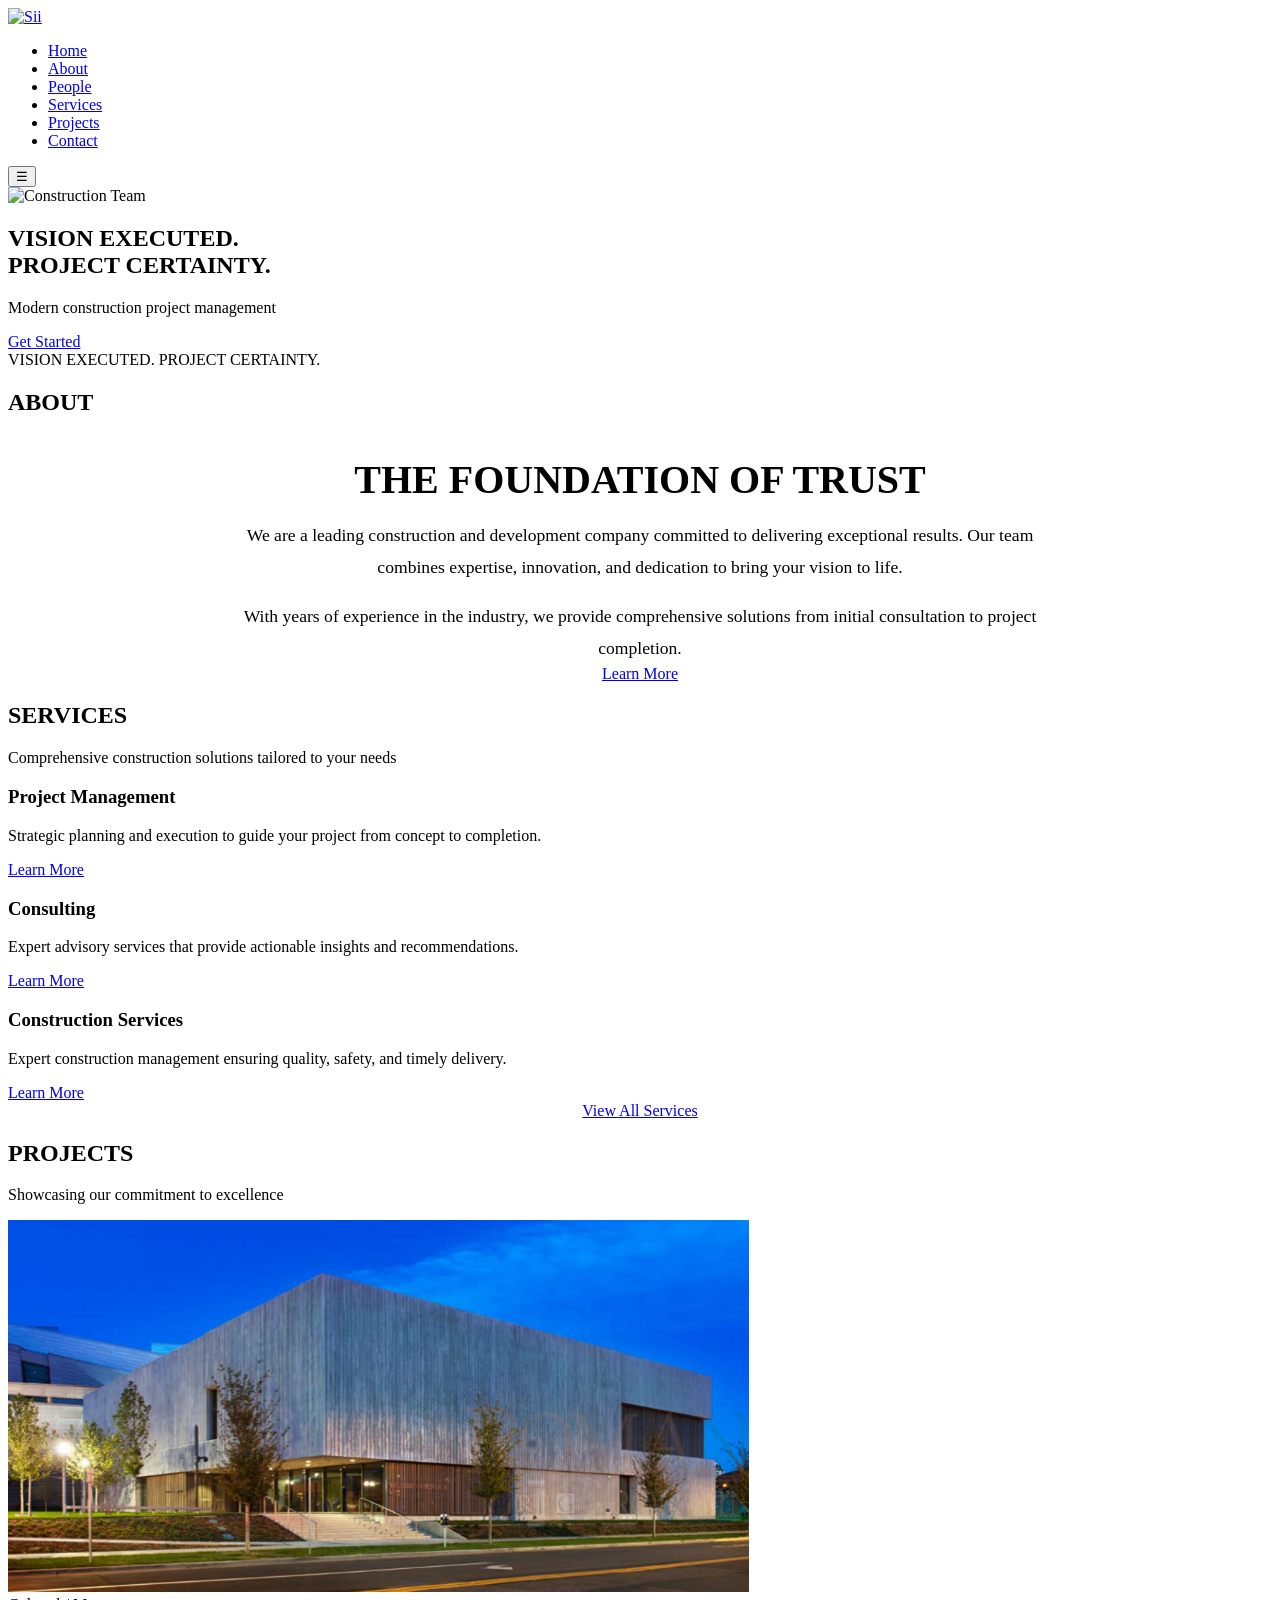
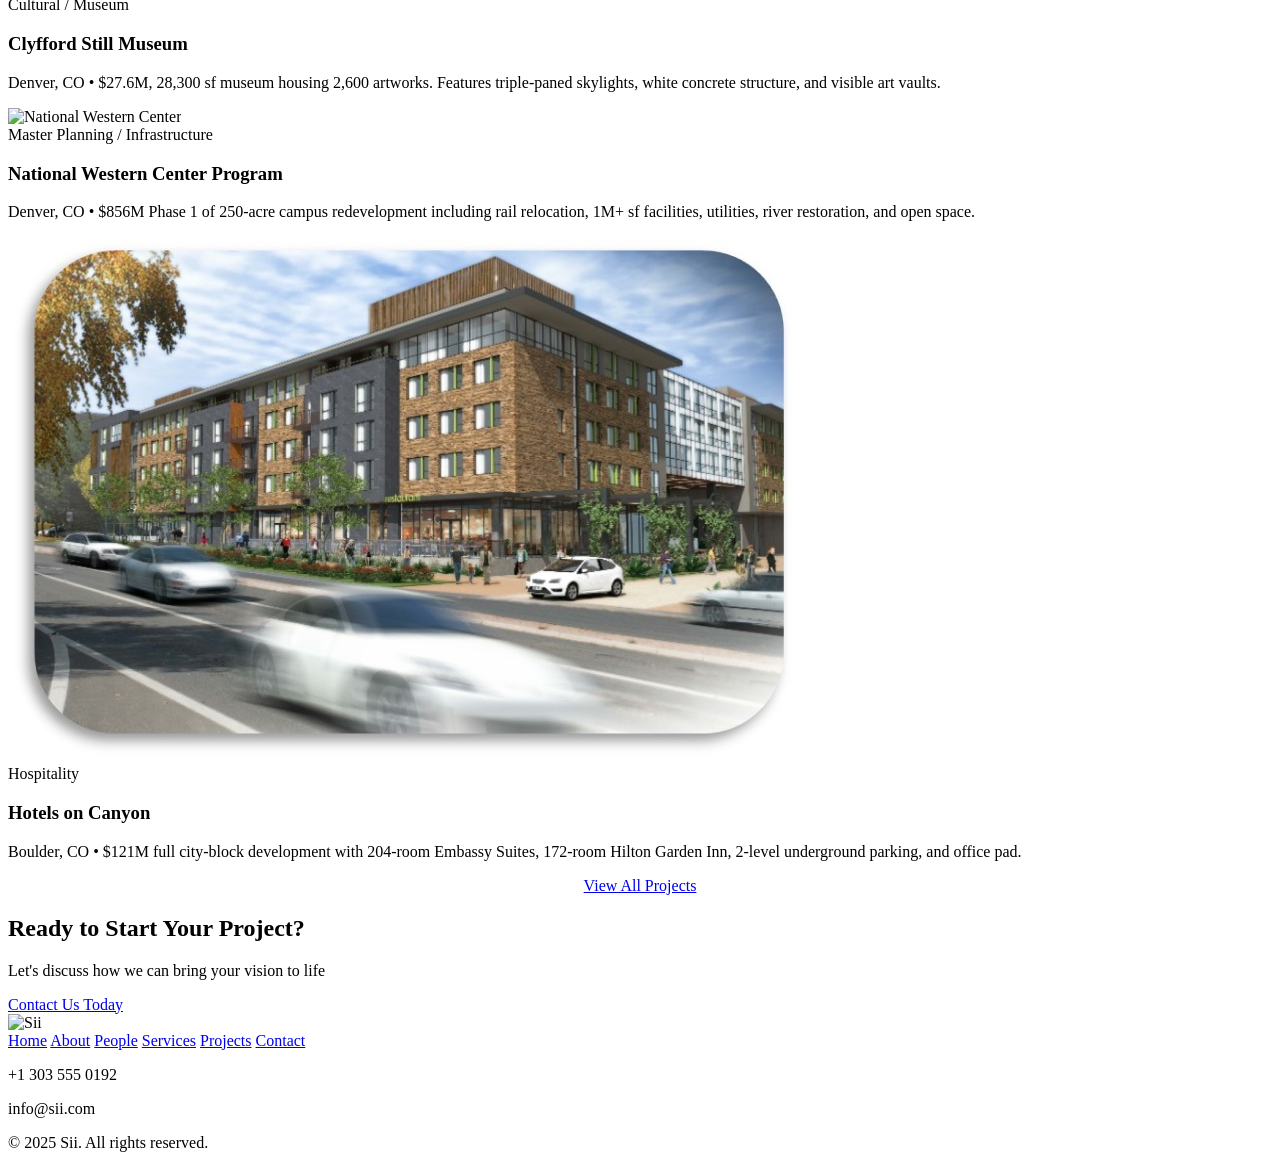
==== index.html @ 4e6e2e49 "Add files via upload" ====
<!DOCTYPE html>
<html lang="en">
<head>
  <meta charset="UTF-8">
  <meta name="viewport" content="width=device-width, initial-scale=1.0">
  <title>Sii - Home</title>
  <link rel="stylesheet" href="styles.css">
</head>
<body>
  
  <!-- ===================================
       NAVIGATION
       =================================== -->
  <header>
    <nav>
      <a href="index.html" class="logo">
        <img src="sii_full.png" alt="Sii">
      </a>
      <ul class="nav-links">
        <li><a href="index.html" class="active">Home</a></li>
        <li><a href="about.html">About</a></li>
        <li><a href="people.html">People</a></li>
        <li><a href="services.html">Services</a></li>
        <li><a href="projects.html">Projects</a></li>
        <li><a href="contact.html">Contact</a></li>
      </ul>
      <button class="menu-toggle" aria-label="Toggle menu" aria-expanded="false">
        ☰
      </button>
    </nav>
  </header>

  <main>
    
    <!-- ===================================
         HERO SECTION
         =================================== -->
    <section class="hero">
      <img src="placeholder.jpg" alt="Construction Team" class="hero-image">
      <div class="hero-overlay"></div>
      <div class="hero-diagonal"></div>
      <div class="hero-content">
        <h1>VISION EXECUTED.<br>PROJECT CERTAINTY.</h1>
        <p>Modern construction project management</p>
        <a href="contact.html" class="btn btn-primary">Get Started</a>
      </div>
      <div class="hero-diagonal-text">
        VISION EXECUTED. PROJECT CERTAINTY.
      </div>
    </section>

    <!-- ===================================
         ABOUT SECTION WITH DIAGONAL
         =================================== -->
    <section class="full-white watermark">
      <div class="container watermark-content">
        <div class="section-header">
          <h2>ABOUT</h2>
        </div>
        <div class="about-section">
          <div class="about-content" style="text-align: center; max-width: 800px; margin: 0 auto;">
            <h3 style="font-size: 2.5rem; margin-bottom: var(--spacing-lg); text-align: center;">THE FOUNDATION OF TRUST</h3>
            <p style="font-size: 1.1rem; line-height: 1.8; margin-bottom: var(--spacing-md);">We are a leading construction and development company committed to delivering exceptional results. Our team combines expertise, innovation, and dedication to bring your vision to life.</p>
            <p style="font-size: 1.1rem; line-height: 1.8; margin-bottom: var(--spacing-xl);">With years of experience in the industry, we provide comprehensive solutions from initial consultation to project completion.</p>
            <a href="about.html" class="btn btn-outline">Learn More</a>
          </div>
        </div>
      </div>
    </section>

    <!-- ===================================
         SERVICES PREVIEW SECTION
         =================================== -->
    <section class="full-offwhite">
      <div class="container">
        <div class="section-header">
          <h2>SERVICES</h2>
          <p>Comprehensive construction solutions tailored to your needs</p>
        </div>
        
        <div class="grid grid-3">
          <!-- Service 1 -->
          <div class="card service-card">
            <h3>Project Management</h3>
            <p>Strategic planning and execution to guide your project from concept to completion.</p>
            <a href="services.html#project-management" class="btn">Learn More</a>
          </div>
          
          <!-- Service 2 -->
          <div class="card service-card">
            <h3>Consulting</h3>
            <p>Expert advisory services that provide actionable insights and recommendations.</p>
            <a href="services.html#consulting" class="btn">Learn More</a>
          </div>
          
          <!-- Service 3 -->
          <div class="card service-card">
            <h3>Construction Services</h3>
            <p>Expert construction management ensuring quality, safety, and timely delivery.</p>
            <a href="services.html#construction" class="btn">Learn More</a>
          </div>
        </div>
        
        <div style="text-align: center; margin-top: var(--spacing-xl);">
          <a href="services.html" class="btn btn-secondary">View All Services</a>
        </div>
      </div>
    </section>

    <!-- ===================================
         FEATURED PROJECTS SECTION
         =================================== -->
    <section class="full-white">
      <div class="container">
        <div class="section-header">
          <h2>PROJECTS</h2>
          <p>Showcasing our commitment to excellence</p>
        </div>
        
        <div class="grid grid-3">
          <!-- Project 1: Clyfford Still Museum -->
          <div class="project-card">
            <img src="Clyfford Still Museum.png" alt="Clyfford Still Museum">
            <div class="project-card-content">
              <span class="project-category">Cultural / Museum</span>
              <h3>Clyfford Still Museum</h3>
              <p>Denver, CO • $27.6M, 28,300 sf museum housing 2,600 artworks. Features triple-paned skylights, white concrete structure, and visible art vaults.</p>
            </div>
          </div>
          
          <!-- Project 2: National Western Center -->
          <div class="project-card">
            <img src="National Western Center Program.png" alt="National Western Center">
            <div class="project-card-content">
              <span class="project-category">Master Planning / Infrastructure</span>
              <h3>National Western Center Program</h3>
              <p>Denver, CO • $856M Phase 1 of 250-acre campus redevelopment including rail relocation, 1M+ sf facilities, utilities, river restoration, and open space.</p>
            </div>
          </div>
          
          <!-- Project 3: Hotels on Canyon -->
          <div class="project-card">
            <img src="Hotels on Canyon.jpg" alt="Hotels on Canyon">
            <div class="project-card-content">
              <span class="project-category">Hospitality</span>
              <h3>Hotels on Canyon</h3>
              <p>Boulder, CO • $121M full city-block development with 204-room Embassy Suites, 172-room Hilton Garden Inn, 2-level underground parking, and office pad.</p>
            </div>
          </div>
        </div>
        
        <div style="text-align: center; margin-top: var(--spacing-xl);">
          <a href="projects.html" class="btn btn-secondary">View All Projects</a>
        </div>
      </div>
    </section>

    <!-- ===================================
         CONTACT BANNER
         =================================== -->
    <section class="full-offwhite contact-banner">
      <div class="container">
        <h2>Ready to Start Your Project?</h2>
        <p>Let's discuss how we can bring your vision to life</p>
        <a href="contact.html" class="btn btn-secondary">Contact Us Today</a>
      </div>
    </section>

  </main>

  <!-- ===================================
       FOOTER (DARK)
       =================================== -->
  <footer class="full-dark">
    <div class="footer-content">
      <div class="footer-logo">
        <img src="sii_full.png" alt="Sii">
      </div>
      <nav class="footer-nav">
        <a href="index.html">Home</a>
        <a href="about.html">About</a>
        <a href="people.html">People</a>
        <a href="services.html">Services</a>
        <a href="projects.html">Projects</a>
        <a href="contact.html">Contact</a>
      </nav>
      <div class="footer-contact">
        <p>+1 303 555 0192</p>
        <p>info@sii.com</p>
      </div>
      <p>&copy; 2025 Sii. All rights reserved.</p>
    </div>
  </footer>

  <script src="main.js"></script>
</body>
</html>
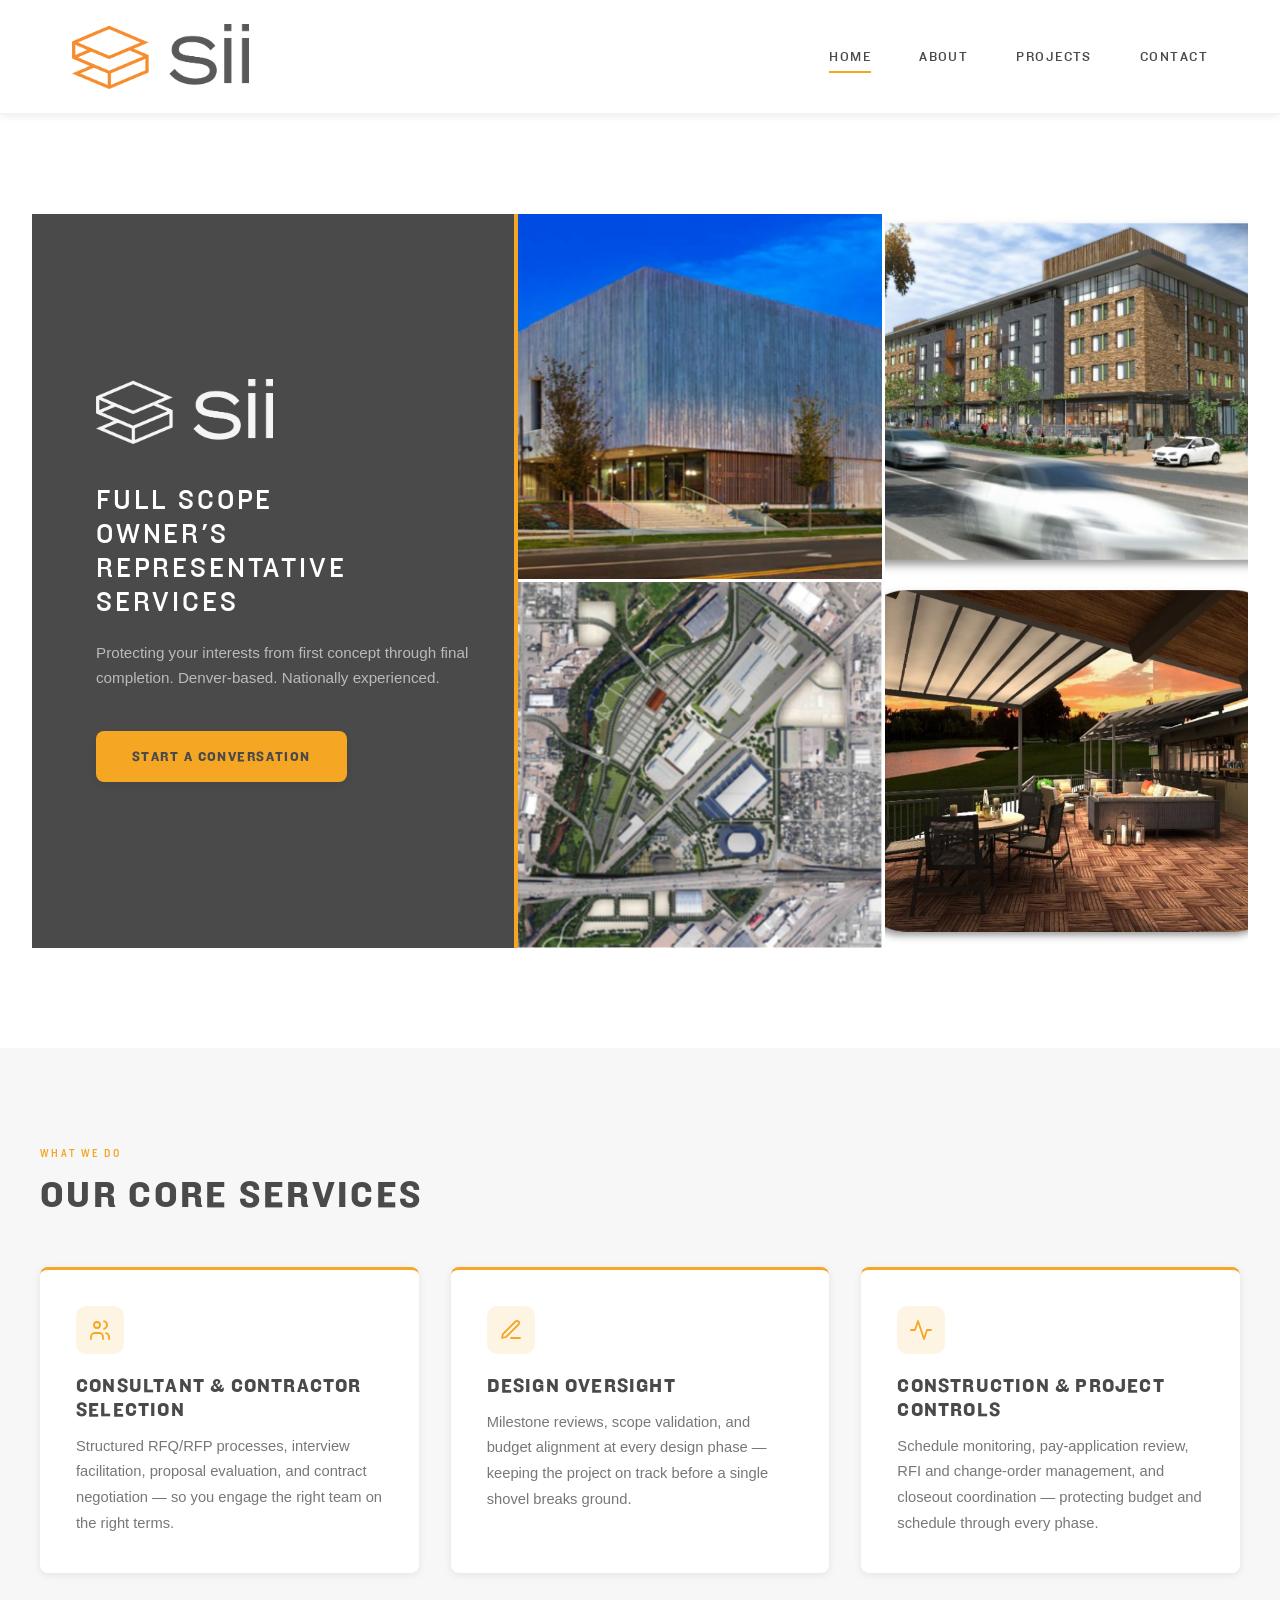
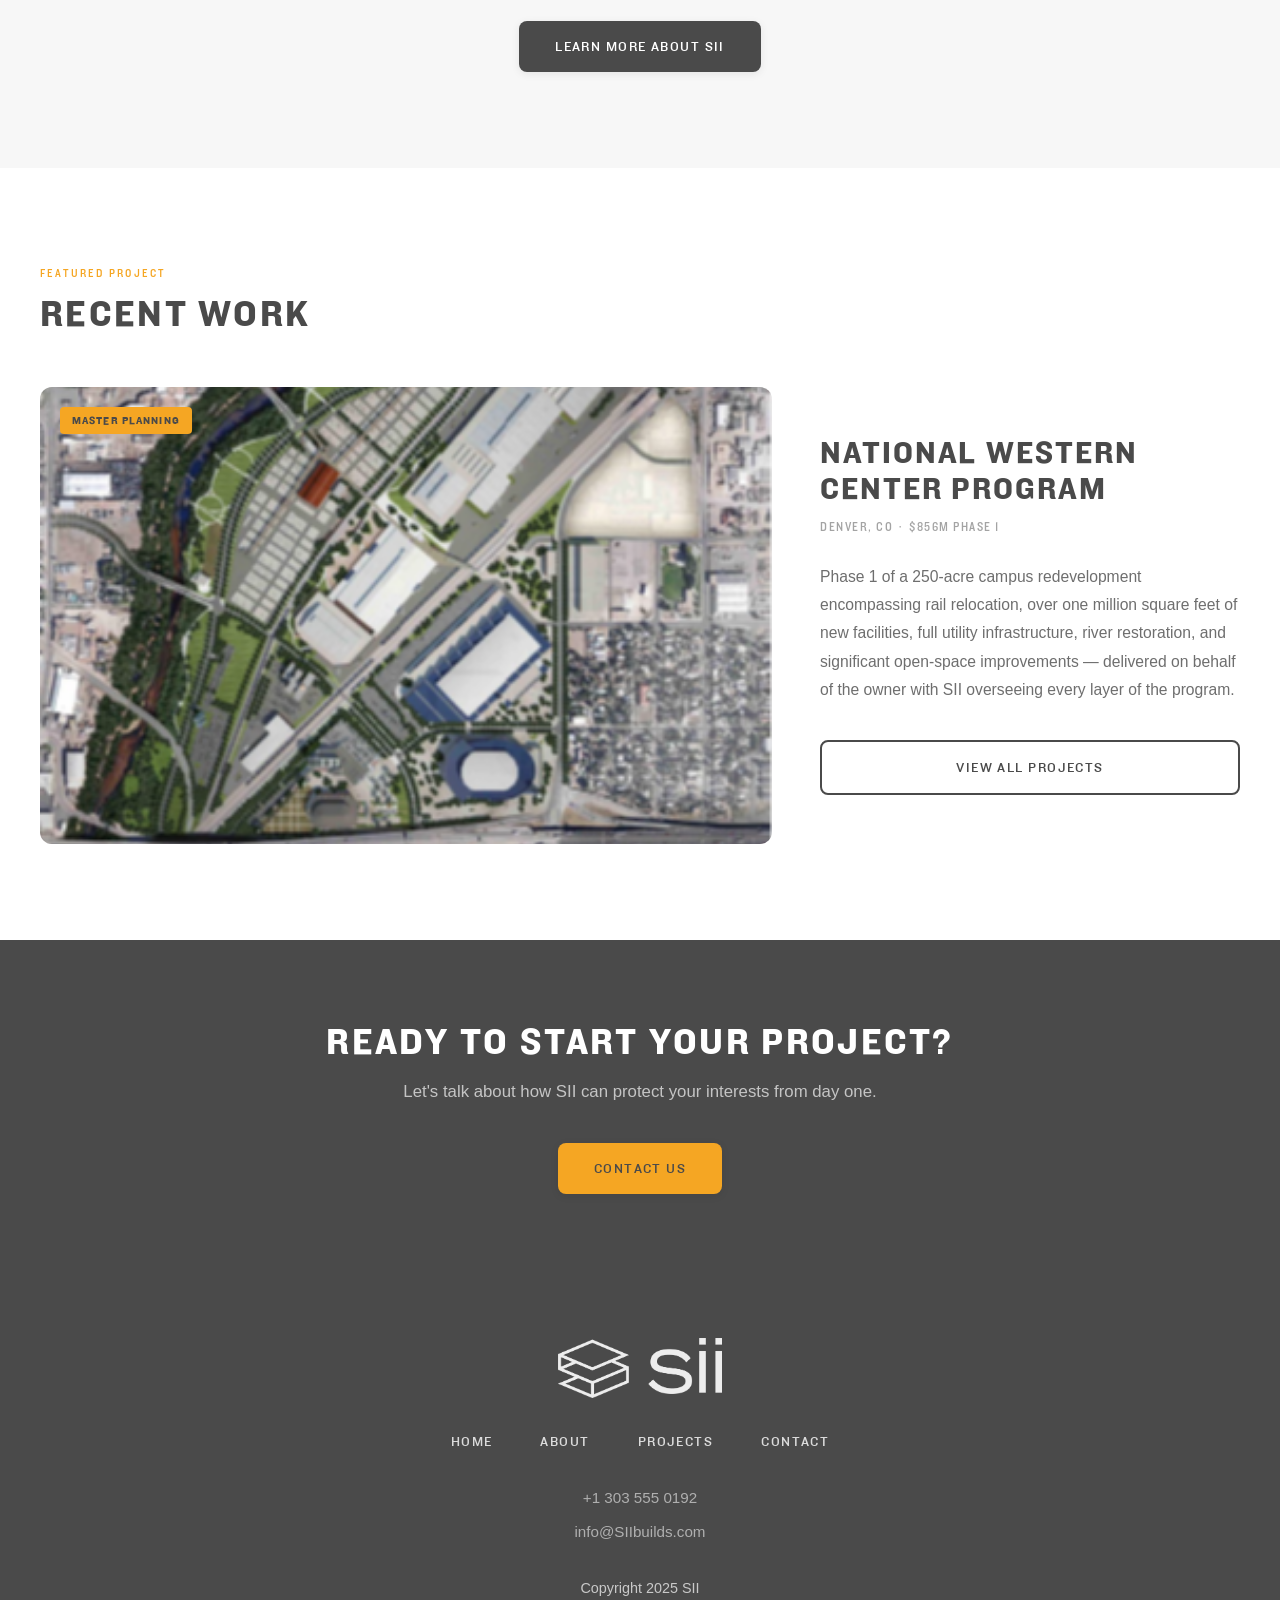
==== commit e30b96bd: "Add files via upload" ====
--- a/index.html
+++ b/index.html
@@ -3,195 +3,682 @@
 <head>
   <meta charset="UTF-8">
   <meta name="viewport" content="width=device-width, initial-scale=1.0">
-  <title>Sii - Home</title>
+  <title>SII — Owner's Representative Services</title>
   <link rel="stylesheet" href="styles.css">
+  <style>
+    /* ============================================================
+       HOME V2 — STRUCTURED GRID ABOVE THE FOLD
+       Variation-specific overrides only; shared styles via styles.css
+       ============================================================ */
+
+    /* ----------------------------------------------------------
+       HERO: Split layout — text left / image grid right
+       ---------------------------------------------------------- */
+    .v2-hero {
+      min-height: 70vh;
+      display: flex;
+      align-items: stretch;
+      background: var(--white);
+      overflow: hidden;
+    }
+
+    /* Left panel: branding + CTA (~40% width) */
+    .v2-hero-text {
+      flex: 0 0 40%;
+      display: flex;
+      flex-direction: column;
+      justify-content: center;
+      padding: 4rem 3rem 4rem 4rem;
+      background: var(--dark);
+      position: relative;
+      z-index: 1;
+    }
+
+    /* Subtle accent bar on right edge of text panel */
+    .v2-hero-text::after {
+      content: '';
+      position: absolute;
+      top: 0;
+      right: 0;
+      width: 4px;
+      height: 100%;
+      background: var(--accent);
+    }
+
+    .v2-hero-logo {
+      margin-bottom: 2.5rem;
+    }
+
+    .v2-hero-logo img {
+      height: 65px;
+      width: auto;
+      filter: brightness(0) invert(1);
+      opacity: 0.95;
+      background: transparent;
+    }
+
+    .v2-hero-tagline {
+      font-family: var(--font-primary);
+      font-size: clamp(1.4rem, 2.2vw, 2rem);
+      font-weight: 500;
+      letter-spacing: 0.1em;
+      text-transform: uppercase;
+      color: var(--white);
+      line-height: 1.2;
+      margin-bottom: 1.25rem;
+    }
+
+    .v2-hero-sub {
+      font-family: var(--font-body);
+      font-size: 0.95rem;
+      color: rgba(255, 255, 255, 0.62);
+      line-height: 1.7;
+      margin-bottom: 2.5rem;
+    }
+
+    .v2-hero-text .btn-primary {
+      align-self: flex-start;
+      background: var(--accent);
+      color: var(--dark);
+      font-weight: 600;
+    }
+
+    /* Right panel: 2x2 image grid (60% width) */
+    .v2-hero-grid {
+      flex: 1;
+      display: grid;
+      grid-template-columns: 1fr 1fr;
+      grid-template-rows: 1fr 1fr;
+      gap: 3px;
+      min-height: 70vh;
+      overflow: hidden;
+    }
+
+    .v2-grid-cell {
+      position: relative;
+      overflow: hidden;
+      cursor: pointer;
+      border-radius: 0;
+    }
+
+    .v2-grid-cell img {
+      width: 100%;
+      height: 100%;
+      object-fit: cover;
+      object-position: center;
+      display: block;
+      transition: transform 0.5s ease;
+    }
+
+    .v2-grid-cell:hover img {
+      transform: scale(1.06);
+    }
+
+    /* Light overlay fades in on hover */
+    .v2-grid-overlay {
+      position: absolute;
+      inset: 0;
+      background: rgba(245, 166, 35, 0.22);
+      opacity: 0;
+      transition: opacity 0.3s ease;
+      display: flex;
+      align-items: center;
+      justify-content: center;
+    }
+
+    .v2-grid-cell:hover .v2-grid-overlay {
+      opacity: 1;
+    }
+
+    .v2-grid-overlay-icon {
+      width: 44px;
+      height: 44px;
+      border-radius: 50%;
+      background: rgba(255, 255, 255, 0.9);
+      display: flex;
+      align-items: center;
+      justify-content: center;
+      transform: scale(0.8);
+      transition: transform 0.3s ease;
+    }
+
+    .v2-grid-cell:hover .v2-grid-overlay-icon {
+      transform: scale(1);
+    }
+
+    .v2-grid-overlay-icon svg {
+      width: 20px;
+      height: 20px;
+      stroke: var(--dark);
+      fill: none;
+      stroke-width: 2;
+      stroke-linecap: round;
+      stroke-linejoin: round;
+    }
+
+    /* ----------------------------------------------------------
+       SERVICES SUMMARY — 3-column
+       ---------------------------------------------------------- */
+    .v2-services {
+      background: var(--light);
+      padding: 6rem 2rem;
+    }
+
+    .v2-services-inner {
+      max-width: var(--max-width);
+      margin: 0 auto;
+    }
+
+    .v2-section-eyebrow {
+      font-family: var(--font-primary);
+      font-size: 0.75rem;
+      letter-spacing: 0.2em;
+      text-transform: uppercase;
+      color: var(--accent);
+      margin-bottom: 0.6rem;
+      display: block;
+    }
+
+    .v2-section-title {
+      font-family: var(--font-primary);
+      font-size: clamp(1.8rem, 3vw, 2.5rem);
+      font-weight: 600;
+      text-transform: uppercase;
+      letter-spacing: 0.06em;
+      color: var(--dark);
+      margin-bottom: 3rem;
+    }
+
+    .v2-services-grid {
+      display: grid;
+      grid-template-columns: repeat(3, 1fr);
+      gap: 2rem;
+    }
+
+    .v2-service-item {
+      background: var(--white);
+      border-radius: var(--radius);
+      padding: 2.25rem;
+      border-top: 3px solid var(--accent);
+      box-shadow: var(--shadow-sm);
+      transition: var(--transition);
+    }
+
+    .v2-service-item:hover {
+      transform: translateY(-3px);
+      box-shadow: var(--shadow-md);
+    }
+
+    .v2-service-icon {
+      width: 48px;
+      height: 48px;
+      background: rgba(245, 166, 35, 0.12);
+      border-radius: 10px;
+      display: flex;
+      align-items: center;
+      justify-content: center;
+      margin-bottom: 1.25rem;
+    }
+
+    .v2-service-icon svg {
+      width: 24px;
+      height: 24px;
+      stroke: var(--accent);
+      fill: none;
+      stroke-width: 1.8;
+      stroke-linecap: round;
+      stroke-linejoin: round;
+    }
+
+    .v2-service-item h3 {
+      font-family: var(--font-primary);
+      font-size: 1.25rem;
+      font-weight: 600;
+      text-transform: uppercase;
+      letter-spacing: 0.06em;
+      color: var(--dark);
+      margin-bottom: 0.75rem;
+    }
+
+    .v2-service-item p {
+      font-size: 0.92rem;
+      line-height: 1.75;
+      color: var(--dark);
+      opacity: 0.75;
+      margin-bottom: 0;
+    }
+
+    /* ----------------------------------------------------------
+       FEATURED PROJECT — single large image + info
+       ---------------------------------------------------------- */
+    .v2-featured {
+      background: var(--white);
+      padding: 6rem 2rem;
+    }
+
+    .v2-featured-inner {
+      max-width: var(--max-width);
+      margin: 0 auto;
+    }
+
+    .v2-featured-layout {
+      display: grid;
+      grid-template-columns: 1fr 420px;
+      gap: 3rem;
+      align-items: center;
+    }
+
+    .v2-featured-image {
+      position: relative;
+      overflow: hidden;
+      aspect-ratio: 16 / 10;
+      background: var(--light);
+      border-radius: 12px;
+    }
+
+    .v2-featured-image img {
+      width: 100%;
+      height: 100%;
+      object-fit: cover;
+      object-position: center;
+      display: block;
+      transition: transform 0.5s ease;
+    }
+
+    .v2-featured-image:hover img {
+      transform: scale(1.03);
+    }
+
+    /* Accent badge overlay */
+    .v2-featured-badge {
+      position: absolute;
+      top: 1.25rem;
+      left: 1.25rem;
+      background: var(--accent);
+      color: var(--dark);
+      font-family: var(--font-primary);
+      font-size: 0.7rem;
+      font-weight: 600;
+      letter-spacing: 0.1em;
+      text-transform: uppercase;
+      padding: 5px 12px;
+      border-radius: 4px;
+    }
+
+    .v2-featured-info {
+      display: flex;
+      flex-direction: column;
+      justify-content: center;
+    }
+
+    .v2-featured-info h3 {
+      font-family: var(--font-primary);
+      font-size: clamp(1.6rem, 2.5vw, 2.2rem);
+      font-weight: 600;
+      text-transform: uppercase;
+      letter-spacing: 0.06em;
+      color: var(--dark);
+      margin-bottom: 0.5rem;
+      line-height: 1.15;
+    }
+
+    .v2-featured-meta {
+      font-family: var(--font-primary);
+      font-size: 0.8rem;
+      letter-spacing: 0.12em;
+      text-transform: uppercase;
+      color: var(--dark);
+      opacity: 0.5;
+      margin-bottom: 1.5rem;
+    }
+
+    .v2-featured-desc {
+      font-size: 0.98rem;
+      line-height: 1.8;
+      color: var(--dark);
+      opacity: 0.8;
+      margin-bottom: 2.25rem;
+    }
+
+    /* ----------------------------------------------------------
+       CONTACT CTA BAND
+       ---------------------------------------------------------- */
+    .v2-contact-cta {
+      background: var(--dark);
+      color: var(--white);
+      padding: 5rem 2rem;
+      text-align: center;
+    }
+
+    .v2-contact-cta h2 {
+      color: var(--white);
+      font-family: var(--font-primary);
+      font-size: clamp(1.8rem, 3vw, 2.6rem);
+      letter-spacing: 0.06em;
+      text-transform: uppercase;
+      margin-bottom: 0.75rem;
+    }
+
+    .v2-contact-cta p {
+      color: rgba(255, 255, 255, 0.68);
+      font-size: 1.05rem;
+      margin-bottom: 2.25rem;
+      max-width: 520px;
+      margin-left: auto;
+      margin-right: auto;
+    }
+
+    /* ----------------------------------------------------------
+       RESPONSIVE
+       ---------------------------------------------------------- */
+    @media (max-width: 1024px) {
+      .v2-hero-text {
+        padding: 3.5rem 2.5rem 3.5rem 3rem;
+      }
+
+      .v2-featured-layout {
+        grid-template-columns: 1fr;
+      }
+
+      .v2-featured-image {
+        aspect-ratio: 16 / 9;
+      }
+
+      .v2-featured-info {
+        max-width: 600px;
+      }
+    }
+
+    @media (max-width: 768px) {
+      .v2-hero {
+        flex-direction: column;
+        min-height: auto;
+      }
+
+      .v2-hero-text {
+        flex: none;
+        padding: 3rem 1.75rem;
+        order: 2;
+      }
+
+      .v2-hero-text::after {
+        top: 0;
+        right: auto;
+        left: 0;
+        width: 100%;
+        height: 4px;
+      }
+
+      .v2-hero-logo img {
+        height: 50px;
+      }
+
+      .v2-hero-tagline {
+        font-size: 1.4rem;
+      }
+
+      .v2-hero-grid {
+        order: 1;
+        min-height: 45vw;
+        grid-template-columns: 1fr 1fr;
+        grid-template-rows: 1fr 1fr;
+      }
+
+      .v2-services {
+        padding: 3.5rem 1.5rem;
+      }
+
+      .v2-services-grid {
+        grid-template-columns: 1fr;
+        gap: 1.25rem;
+      }
+
+      .v2-featured {
+        padding: 3.5rem 1.5rem;
+      }
+
+      .v2-contact-cta {
+        padding: 4rem 1.5rem;
+      }
+    }
+
+    @media (max-width: 480px) {
+      .v2-hero-grid {
+        grid-template-columns: 1fr 1fr;
+        min-height: 55vw;
+      }
+
+      .v2-featured-image {
+        aspect-ratio: 4 / 3;
+      }
+    }
+  </style>
 </head>
 <body>
-  
+
   <!-- ===================================
        NAVIGATION
        =================================== -->
   <header>
     <nav>
       <a href="index.html" class="logo">
-        <img src="sii_full.png" alt="Sii">
+        <img src="sii_notag.png" alt="SII">
       </a>
       <ul class="nav-links">
         <li><a href="index.html" class="active">Home</a></li>
         <li><a href="about.html">About</a></li>
-        <li><a href="people.html">People</a></li>
-        <li><a href="services.html">Services</a></li>
         <li><a href="projects.html">Projects</a></li>
         <li><a href="contact.html">Contact</a></li>
       </ul>
-      <button class="menu-toggle" aria-label="Toggle menu" aria-expanded="false">
-        ☰
-      </button>
+      <button class="menu-toggle" aria-label="Toggle menu" aria-expanded="false">&#9776;</button>
     </nav>
   </header>
 
   <main>
-    
+
     <!-- ===================================
-         HERO SECTION
+         HERO — SPLIT: TEXT LEFT / IMAGE GRID RIGHT
          =================================== -->
-    <section class="hero">
-      <img src="placeholder.jpg" alt="Construction Team" class="hero-image">
-      <div class="hero-overlay"></div>
-      <div class="hero-diagonal"></div>
-      <div class="hero-content">
-        <h1>VISION EXECUTED.<br>PROJECT CERTAINTY.</h1>
-        <p>Modern construction project management</p>
-        <a href="contact.html" class="btn btn-primary">Get Started</a>
+    <section class="v2-hero" aria-label="SII home hero">
+
+      <!-- Left: Branding panel -->
+      <div class="v2-hero-text">
+        <div class="v2-hero-logo">
+          <img src="sii_notag.png" alt="SII — Owner's Representative Services">
+        </div>
+
+        <h1 class="v2-hero-tagline">
+          Full Scope<br>
+          Owner's Representative<br>
+          Services
+        </h1>
+
+        <p class="v2-hero-sub">
+          Protecting your interests from first concept through final completion.
+          Denver-based. Nationally experienced.
+        </p>
+
+        <a href="contact.html" class="btn btn-primary">Start a Conversation</a>
       </div>
-      <div class="hero-diagonal-text">
-        VISION EXECUTED. PROJECT CERTAINTY.
+
+      <!-- Right: 2x2 project image grid -->
+      <div class="v2-hero-grid" role="img" aria-label="Selected SII project photographs">
+
+        <a href="projects.html" class="v2-grid-cell img-rounded" aria-label="Clyfford Still Museum — view projects">
+          <img src="Clyfford Still Museum.png"
+               alt="Clyfford Still Museum, Denver CO">
+          <div class="v2-grid-overlay">
+            <div class="v2-grid-overlay-icon">
+              <svg viewBox="0 0 24 24"><polyline points="9 18 15 12 9 6"></polyline></svg>
+            </div>
+          </div>
+        </a>
+
+        <a href="projects.html" class="v2-grid-cell img-rounded" aria-label="Hotels on Canyon — view projects">
+          <img src="Hotels on Canyon.jpg"
+               alt="Hotels on Canyon, Boulder CO">
+          <div class="v2-grid-overlay">
+            <div class="v2-grid-overlay-icon">
+              <svg viewBox="0 0 24 24"><polyline points="9 18 15 12 9 6"></polyline></svg>
+            </div>
+          </div>
+        </a>
+
+        <a href="projects.html" class="v2-grid-cell img-rounded" aria-label="National Western Center — view projects">
+          <img src="National Western Center Program.png"
+               alt="National Western Center Program, Denver CO">
+          <div class="v2-grid-overlay">
+            <div class="v2-grid-overlay-icon">
+              <svg viewBox="0 0 24 24"><polyline points="9 18 15 12 9 6"></polyline></svg>
+            </div>
+          </div>
+        </a>
+
+        <a href="projects.html" class="v2-grid-cell img-rounded" aria-label="BCC Clubhouse Renovation — view projects">
+          <img src="BoulderCountryClub-ClubhouseRenovation.jpg"
+               alt="Boulder Country Club Clubhouse Renovation">
+          <div class="v2-grid-overlay">
+            <div class="v2-grid-overlay-icon">
+              <svg viewBox="0 0 24 24"><polyline points="9 18 15 12 9 6"></polyline></svg>
+            </div>
+          </div>
+        </a>
+
       </div>
     </section>
 
     <!-- ===================================
-         ABOUT SECTION WITH DIAGONAL
+         SERVICES SUMMARY — 3 columns
          =================================== -->
-    <section class="full-white watermark">
-      <div class="container watermark-content">
-        <div class="section-header">
-          <h2>ABOUT</h2>
+    <section class="v2-services">
+      <div class="v2-services-inner">
+        <span class="v2-section-eyebrow">What We Do</span>
+        <h2 class="v2-section-title">Our Core Services</h2>
+
+        <div class="v2-services-grid">
+
+          <div class="v2-service-item">
+            <div class="v2-service-icon" aria-hidden="true">
+              <svg viewBox="0 0 24 24">
+                <circle cx="9" cy="7" r="3"></circle>
+                <path d="M3 21v-2a4 4 0 0 1 4-4h4a4 4 0 0 1 4 4v2"></path>
+                <path d="M16 3.13a4 4 0 0 1 0 7.75"></path>
+                <path d="M21 21v-2a4 4 0 0 0-3-3.85"></path>
+              </svg>
+            </div>
+            <h3>Consultant &amp; Contractor Selection</h3>
+            <p>
+              Structured RFQ/RFP processes, interview facilitation, proposal
+              evaluation, and contract negotiation — so you engage the right
+              team on the right terms.
+            </p>
+          </div>
+
+          <div class="v2-service-item">
+            <div class="v2-service-icon" aria-hidden="true">
+              <svg viewBox="0 0 24 24">
+                <path d="M12 20h9"></path>
+                <path d="M16.5 3.5a2.121 2.121 0 0 1 3 3L7 19l-4 1 1-4L16.5 3.5z"></path>
+              </svg>
+            </div>
+            <h3>Design Oversight</h3>
+            <p>
+              Milestone reviews, scope validation, and budget alignment at
+              every design phase — keeping the project on track before a
+              single shovel breaks ground.
+            </p>
+          </div>
+
+          <div class="v2-service-item">
+            <div class="v2-service-icon" aria-hidden="true">
+              <svg viewBox="0 0 24 24">
+                <polyline points="22 12 18 12 15 21 9 3 6 12 2 12"></polyline>
+              </svg>
+            </div>
+            <h3>Construction &amp; Project Controls</h3>
+            <p>
+              Schedule monitoring, pay-application review, RFI and change-order
+              management, and closeout coordination — protecting budget and
+              schedule through every phase.
+            </p>
+          </div>
+
         </div>
-        <div class="about-section">
-          <div class="about-content" style="text-align: center; max-width: 800px; margin: 0 auto;">
-            <h3 style="font-size: 2.5rem; margin-bottom: var(--spacing-lg); text-align: center;">THE FOUNDATION OF TRUST</h3>
-            <p style="font-size: 1.1rem; line-height: 1.8; margin-bottom: var(--spacing-md);">We are a leading construction and development company committed to delivering exceptional results. Our team combines expertise, innovation, and dedication to bring your vision to life.</p>
-            <p style="font-size: 1.1rem; line-height: 1.8; margin-bottom: var(--spacing-xl);">With years of experience in the industry, we provide comprehensive solutions from initial consultation to project completion.</p>
-            <a href="about.html" class="btn btn-outline">Learn More</a>
-          </div>
+
+        <div style="text-align: center; margin-top: 3rem;">
+          <a href="about.html" class="btn btn-secondary">Learn More About SII</a>
         </div>
       </div>
     </section>
 
     <!-- ===================================
-         SERVICES PREVIEW SECTION
+         FEATURED PROJECT
          =================================== -->
-    <section class="full-offwhite">
-      <div class="container">
-        <div class="section-header">
-          <h2>SERVICES</h2>
-          <p>Comprehensive construction solutions tailored to your needs</p>
-        </div>
-        
-        <div class="grid grid-3">
-          <!-- Service 1 -->
-          <div class="card service-card">
-            <h3>Project Management</h3>
-            <p>Strategic planning and execution to guide your project from concept to completion.</p>
-            <a href="services.html#project-management" class="btn">Learn More</a>
-          </div>
-          
-          <!-- Service 2 -->
-          <div class="card service-card">
-            <h3>Consulting</h3>
-            <p>Expert advisory services that provide actionable insights and recommendations.</p>
-            <a href="services.html#consulting" class="btn">Learn More</a>
-          </div>
-          
-          <!-- Service 3 -->
-          <div class="card service-card">
-            <h3>Construction Services</h3>
-            <p>Expert construction management ensuring quality, safety, and timely delivery.</p>
-            <a href="services.html#construction" class="btn">Learn More</a>
-          </div>
-        </div>
-        
-        <div style="text-align: center; margin-top: var(--spacing-xl);">
-          <a href="services.html" class="btn btn-secondary">View All Services</a>
+    <section class="v2-featured">
+      <div class="v2-featured-inner">
+        <span class="v2-section-eyebrow">Featured Project</span>
+        <h2 class="v2-section-title">Recent Work</h2>
+
+        <div class="v2-featured-layout">
+
+          <!-- Large project image -->
+          <div class="v2-featured-image">
+            <img src="National Western Center Program.png"
+                 alt="National Western Center Program, Denver CO — aerial campus view">
+            <span class="v2-featured-badge">Master Planning</span>
+          </div>
+
+          <!-- Project detail panel -->
+          <div class="v2-featured-info">
+            <h3>National Western Center Program</h3>
+            <p class="v2-featured-meta">Denver, CO &nbsp;&middot;&nbsp; $856M Phase 1</p>
+            <p class="v2-featured-desc">
+              Phase 1 of a 250-acre campus redevelopment encompassing rail relocation,
+              over one million square feet of new facilities, full utility infrastructure,
+              river restoration, and significant open-space improvements — delivered
+              on behalf of the owner with SII overseeing every layer of the program.
+            </p>
+            <a href="projects.html" class="btn btn-outline">View All Projects</a>
+          </div>
+
         </div>
       </div>
     </section>
 
     <!-- ===================================
-         FEATURED PROJECTS SECTION
+         CONTACT CTA BAND
          =================================== -->
-    <section class="full-white">
-      <div class="container">
-        <div class="section-header">
-          <h2>PROJECTS</h2>
-          <p>Showcasing our commitment to excellence</p>
-        </div>
-        
-        <div class="grid grid-3">
-          <!-- Project 1: Clyfford Still Museum -->
-          <div class="project-card">
-            <img src="Clyfford Still Museum.png" alt="Clyfford Still Museum">
-            <div class="project-card-content">
-              <span class="project-category">Cultural / Museum</span>
-              <h3>Clyfford Still Museum</h3>
-              <p>Denver, CO • $27.6M, 28,300 sf museum housing 2,600 artworks. Features triple-paned skylights, white concrete structure, and visible art vaults.</p>
-            </div>
-          </div>
-          
-          <!-- Project 2: National Western Center -->
-          <div class="project-card">
-            <img src="National Western Center Program.png" alt="National Western Center">
-            <div class="project-card-content">
-              <span class="project-category">Master Planning / Infrastructure</span>
-              <h3>National Western Center Program</h3>
-              <p>Denver, CO • $856M Phase 1 of 250-acre campus redevelopment including rail relocation, 1M+ sf facilities, utilities, river restoration, and open space.</p>
-            </div>
-          </div>
-          
-          <!-- Project 3: Hotels on Canyon -->
-          <div class="project-card">
-            <img src="Hotels on Canyon.jpg" alt="Hotels on Canyon">
-            <div class="project-card-content">
-              <span class="project-category">Hospitality</span>
-              <h3>Hotels on Canyon</h3>
-              <p>Boulder, CO • $121M full city-block development with 204-room Embassy Suites, 172-room Hilton Garden Inn, 2-level underground parking, and office pad.</p>
-            </div>
-          </div>
-        </div>
-        
-        <div style="text-align: center; margin-top: var(--spacing-xl);">
-          <a href="projects.html" class="btn btn-secondary">View All Projects</a>
-        </div>
-      </div>
+    <section class="v2-contact-cta">
+      <h2>Ready to Start Your Project?</h2>
+      <p>Let's talk about how SII can protect your interests from day one.</p>
+      <a href="contact.html" class="btn btn-primary">Contact Us</a>
     </section>
 
-    <!-- ===================================
-         CONTACT BANNER
-         =================================== -->
-    <section class="full-offwhite contact-banner">
-      <div class="container">
-        <h2>Ready to Start Your Project?</h2>
-        <p>Let's discuss how we can bring your vision to life</p>
-        <a href="contact.html" class="btn btn-secondary">Contact Us Today</a>
-      </div>
-    </section>
-
   </main>
 
   <!-- ===================================
-       FOOTER (DARK)
+       FOOTER
        =================================== -->
   <footer class="full-dark">
     <div class="footer-content">
       <div class="footer-logo">
-        <img src="sii_full.png" alt="Sii">
+        <img src="sii_notag.png" alt="SII">
       </div>
       <nav class="footer-nav">
         <a href="index.html">Home</a>
         <a href="about.html">About</a>
-        <a href="people.html">People</a>
-        <a href="services.html">Services</a>
         <a href="projects.html">Projects</a>
         <a href="contact.html">Contact</a>
       </nav>
       <div class="footer-contact">
         <p>+1 303 555 0192</p>
-        <p>info@sii.com</p>
+        <p>info@SIIbuilds.com</p>
       </div>
-      <p>&copy; 2025 Sii. All rights reserved.</p>
+      <p>Copyright 2025 SII</p>
     </div>
   </footer>
 
   <script src="main.js"></script>
+
 </body>
 </html>
--- a/styles.css
+++ b/styles.css
@@ -0,0 +1,1476 @@
+/* ===================================
+   SII - COMPLETE STYLE SYSTEM
+   =================================== */
+
+/* ===================================
+   FONT FACES - KNOCKOUT HTF
+   =================================== */
+@font-face {
+  font-family: 'Knockout HTF';
+  src: url('Knockout-HTF29-JuniorLiteweight_0.otf') format('opentype');
+  font-weight: 300;
+  font-style: normal;
+}
+
+@font-face {
+  font-family: 'Knockout HTF';
+  src: url('Knockout-HTF30-JuniorWelterwt_0.otf') format('opentype');
+  font-weight: 400;
+  font-style: normal;
+}
+
+@font-face {
+  font-family: 'Knockout HTF';
+  src: url('knockout-htf-31-junior-middlewt-1361516764.ttf') format('truetype');
+  font-weight: 500;
+  font-style: normal;
+}
+
+@font-face {
+  font-family: 'Knockout HTF';
+  src: url('knockout-htf-51-middleweight-1361516728.ttf') format('truetype');
+  font-weight: 600;
+  font-style: normal;
+}
+
+/* ===================================
+   CSS VARIABLES
+   =================================== */
+:root {
+  /* Color Palette */
+  --accent: #F5A623;
+  --dark: #4A4A4A;
+  --light: #F7F7F7;
+  --white: #FFFFFF;
+  --blue: #5A6C84;
+  
+  /* Typography */
+  --font-primary: 'Knockout HTF', -apple-system, BlinkMacSystemFont, 'Segoe UI', Arial, sans-serif;
+  --font-body: -apple-system, BlinkMacSystemFont, 'Segoe UI', Arial, Helvetica, sans-serif;
+  
+  /* Spacing */
+  --spacing-xs: 0.5rem;
+  --spacing-sm: 1rem;
+  --spacing-md: 1.5rem;
+  --spacing-lg: 2rem;
+  --spacing-xl: 3rem;
+  --spacing-2xl: 4rem;
+  --spacing-3xl: 6rem;
+  --section-padding: 100px;
+  --section-padding-mobile: 60px;
+  
+  /* Layout */
+  --max-width: 1200px;
+  --container-padding: 2rem;
+  --radius: 8px;
+  --transition: 0.3s ease;
+  
+  /* Shadows */
+  --shadow-sm: 0 2px 8px rgba(0, 0, 0, 0.08);
+  --shadow-md: 0 4px 16px rgba(0, 0, 0, 0.12);
+  --shadow-lg: 0 8px 24px rgba(0, 0, 0, 0.15);
+}
+
+/* ===================================
+   RESET & BASE STYLES
+   =================================== */
+* {
+  margin: 0;
+  padding: 0;
+  box-sizing: border-box;
+}
+
+html {
+  scroll-behavior: smooth;
+}
+
+body {
+  font-family: var(--font-body);
+  font-weight: 400;
+  line-height: 1.6;
+  color: var(--dark);
+  background-color: var(--white);
+  -webkit-font-smoothing: antialiased;
+  -moz-osx-font-smoothing: grayscale;
+  animation: page-fade-in 0.3s ease both;
+}
+
+@keyframes page-fade-in {
+  from { opacity: 0; }
+  to   { opacity: 1; }
+}
+
+body.page-leaving {
+  animation: none;
+  opacity: 0;
+  transition: opacity 0.25s ease;
+}
+
+img {
+  max-width: 100%;
+  height: auto;
+  display: block;
+}
+
+a {
+  text-decoration: none;
+  color: inherit;
+  transition: var(--transition);
+}
+
+button {
+  font-family: inherit;
+  cursor: pointer;
+  border: none;
+  background: none;
+  transition: var(--transition);
+}
+
+/* ===================================
+   TYPOGRAPHY
+   =================================== */
+h1, h2, h3, h4, h5, h6 {
+  font-family: var(--font-primary);
+  font-weight: 600;
+  line-height: 1.2;
+  letter-spacing: -0.02em;
+  color: var(--dark);
+}
+
+h1 {
+  font-size: 3.5rem;
+}
+
+h2 {
+  font-size: 2.5rem;
+  margin-bottom: var(--spacing-md);
+}
+
+h3 {
+  font-size: 1.75rem;
+  font-weight: 600;
+}
+
+h4 {
+  font-size: 1.25rem;
+  font-weight: 600;
+}
+
+p {
+  margin-bottom: var(--spacing-md);
+  font-size: 1rem;
+  line-height: 1.7;
+}
+
+/* ===================================
+   LAYOUT UTILITIES
+   =================================== */
+.container {
+  max-width: var(--max-width);
+  margin: 0 auto;
+  padding: 0 var(--container-padding);
+}
+
+section {
+  padding: var(--section-padding) var(--container-padding);
+  position: relative;
+}
+
+/* Background Classes */
+.full-white {
+  background-color: var(--white);
+}
+
+.full-light {
+  background-color: var(--light);
+}
+
+.full-dark {
+  background-color: var(--dark);
+  color: var(--white);
+}
+
+/* ===================================
+   DIAGONAL SECTION UTILITIES
+   =================================== */
+.diagonal-section {
+  position: relative;
+  overflow: hidden;
+}
+
+.angled-overlay {
+  position: absolute;
+  width: 0;
+  height: 0;
+  z-index: 1;
+  pointer-events: none;
+}
+
+.angled-overlay-top-right {
+  top: 0;
+  right: 0;
+  border-left: 600px solid transparent;
+  border-top: 300px solid var(--accent);
+  opacity: 0.9;
+}
+
+.angled-overlay-bottom-left {
+  bottom: 0;
+  left: 0;
+  border-right: 600px solid transparent;
+  border-bottom: 300px solid var(--accent);
+  opacity: 0.9;
+}
+
+/* Diagonal overlay (alias for angled-overlay) */
+.diagonal-overlay {
+  position: absolute;
+  width: 0;
+  height: 0;
+  z-index: 1;
+  pointer-events: none;
+}
+
+.diagonal-overlay-top-right {
+  top: 0;
+  right: 0;
+  border-left: 600px solid transparent;
+  border-top: 300px solid var(--accent);
+  opacity: 0.15;
+}
+
+.diagonal-overlay-bottom-left {
+  bottom: 0;
+  left: 0;
+  border-right: 600px solid transparent;
+  border-bottom: 300px solid var(--accent);
+  opacity: 0.15;
+}
+
+.diagonal-overlay-top-left {
+  top: 0;
+  left: 0;
+  border-right: 600px solid transparent;
+  border-top: 300px solid var(--accent);
+  opacity: 0.9;
+}
+
+.diagonal-overlay-bottom-right {
+  bottom: 0;
+  right: 0;
+  border-left: 600px solid transparent;
+  border-bottom: 300px solid var(--accent);
+  opacity: 0.9;
+}
+
+@media (max-width: 768px) {
+  .angled-overlay-top-right {
+    border-left: 400px solid transparent;
+    border-top: 200px solid var(--accent);
+  }
+  .angled-overlay-bottom-left {
+    border-right: 400px solid transparent;
+    border-bottom: 200px solid var(--accent);
+  }
+  .diagonal-overlay-top-right,
+  .diagonal-overlay-top-left {
+    border-left-width: 400px;
+    border-right-width: 400px;
+    border-top-width: 200px;
+  }
+  .diagonal-overlay-bottom-left,
+  .diagonal-overlay-bottom-right {
+    border-left-width: 400px;
+    border-right-width: 400px;
+    border-bottom-width: 200px;
+  }
+}
+
+/* ===================================
+   WATERMARK UTILITY
+   =================================== */
+.watermark {
+  position: relative;
+}
+
+.watermark::before {
+  content: '';
+  position: absolute;
+  top: 25%;
+  left: 60%;
+  transform: translate(-50%, -50%);
+  width: 1000px;
+  height: 1000px;
+  background-image: url('sii_notag.png');
+  background-size: contain;
+  background-repeat: no-repeat;
+  background-position: center;
+  opacity: 0.06;
+  z-index: 0;
+  pointer-events: none;
+}
+
+.watermark-content {
+  position: relative;
+  z-index: 1;
+}
+
+/* ===================================
+   HEADER & NAVIGATION
+   =================================== */
+header {
+  background-color: var(--white);
+  padding: var(--spacing-md) 0;
+  position: sticky;
+  top: 0;
+  z-index: 1000;
+  box-shadow: var(--shadow-sm);
+  border-bottom: 1px solid rgba(0, 0, 0, 0.05);
+}
+
+nav {
+  display: flex;
+  justify-content: space-between;
+  align-items: center;
+  max-width: var(--max-width);
+  margin: 0 auto;
+  padding: 0 var(--container-padding);
+}
+
+.logo {
+  display: flex;
+  align-items: center;
+}
+
+.logo img {
+  height: 65px;
+  width: auto;
+  background: transparent;
+}
+
+.nav-links {
+  display: flex;
+  list-style: none;
+  gap: var(--spacing-xl);
+  font-family: var(--font-primary);
+  font-weight: 500;
+  font-size: 0.9rem;
+  text-transform: uppercase;
+  letter-spacing: 0.1em;
+}
+
+.nav-links a {
+  position: relative;
+  padding: var(--spacing-xs) 0;
+  color: var(--dark);
+}
+
+.nav-links a::after {
+  content: '';
+  position: absolute;
+  bottom: 0;
+  left: 0;
+  width: 0;
+  height: 2px;
+  background-color: var(--accent);
+  transition: width var(--transition);
+}
+
+.nav-links a:hover::after,
+.nav-links a.active::after {
+  width: 100%;
+}
+
+.menu-toggle {
+  display: none;
+  font-size: 1.5rem;
+  color: var(--dark);
+  padding: var(--spacing-xs);
+}
+
+/* ===================================
+   HERO SECTION
+   =================================== */
+.hero {
+  position: relative;
+  min-height: 480px;
+  display: flex;
+  align-items: center;
+  justify-content: center;
+  overflow: hidden;
+  background: var(--dark);
+}
+
+/* Bottom-right diagonal triangle — index page only */
+.hero-index::after {
+  content: '';
+  position: absolute;
+  bottom: 0;
+  right: 0;
+  width: 0;
+  height: 0;
+  border-style: solid;
+  border-width: 0 0 120px 220px;
+  border-color: transparent transparent var(--white) transparent;
+  z-index: 2;
+}
+
+.hero-image {
+  position: absolute;
+  top: 0;
+  left: 0;
+  width: 100%;
+  height: 100%;
+  object-fit: cover;
+  z-index: 0;
+}
+
+.hero-overlay {
+  position: absolute;
+  top: 0;
+  left: 0;
+  width: 100%;
+  height: 100%;
+  background: linear-gradient(135deg, rgba(74, 74, 74, 0.85) 0%, rgba(26, 26, 26, 0.75) 100%);
+  z-index: 1;
+}
+
+.hero-content {
+  position: relative;
+  z-index: 3;
+  max-width: var(--max-width);
+  margin: 0 auto;
+  padding: 0 var(--container-padding);
+  text-align: center;
+  color: var(--white);
+}
+
+.hero h1 {
+  color: var(--white);
+  font-size: 3rem;
+  margin-bottom: var(--spacing-md);
+  text-transform: uppercase;
+  letter-spacing: 0.05em;
+}
+
+.hero p {
+  font-size: 1.5rem;
+  margin-bottom: var(--spacing-xl);
+  opacity: 0.95;
+  color: var(--white);
+}
+
+@media (max-width: 768px) {
+  .hero {
+    min-height: 380px;
+  }
+  .hero h1 {
+    font-size: 2.5rem;
+  }
+  .hero p {
+    font-size: 1.2rem;
+  }
+}
+
+/* ===================================
+   BUTTONS
+   =================================== */
+.btn {
+  display: inline-block;
+  padding: 14px 36px;
+  border-radius: var(--radius);
+  font-family: var(--font-primary);
+  font-weight: 500;
+  font-size: 0.9rem;
+  text-transform: uppercase;
+  letter-spacing: 0.1em;
+  text-align: center;
+  cursor: pointer;
+  transition: var(--transition);
+  border: none;
+}
+
+.btn-primary {
+  background-color: var(--accent);
+  color: var(--dark);
+  box-shadow: var(--shadow-sm);
+}
+
+.btn-primary:hover {
+  background-color: #E5951F;
+  transform: translateY(-2px);
+  box-shadow: var(--shadow-md);
+}
+
+.btn-secondary {
+  background-color: var(--dark);
+  color: var(--white);
+  box-shadow: var(--shadow-sm);
+}
+
+.btn-secondary:hover {
+  background-color: #333;
+  transform: translateY(-2px);
+  box-shadow: var(--shadow-md);
+}
+
+.btn-outline {
+  background-color: transparent;
+  border: 2px solid var(--dark);
+  color: var(--dark);
+}
+
+.btn-outline:hover {
+  background-color: var(--dark);
+  color: var(--white);
+}
+
+/* ===================================
+   CARDS
+   =================================== */
+.card {
+  background: var(--white);
+  border-radius: var(--radius);
+  padding: var(--spacing-xl);
+  box-shadow: var(--shadow-sm);
+  transition: var(--transition);
+}
+
+.card:hover {
+  transform: translateY(-4px);
+  box-shadow: var(--shadow-lg);
+}
+
+/* ===================================
+   GRID LAYOUTS
+   =================================== */
+.grid {
+  display: grid;
+  gap: var(--spacing-xl);
+}
+
+.grid-2 {
+  grid-template-columns: repeat(auto-fit, minmax(300px, 1fr));
+}
+
+.grid-3 {
+  grid-template-columns: repeat(auto-fit, minmax(280px, 1fr));
+}
+
+.grid-4 {
+  grid-template-columns: repeat(auto-fit, minmax(250px, 1fr));
+}
+
+/* ===================================
+   SECTION HEADERS
+   =================================== */
+.section-header {
+  text-align: center;
+  margin-bottom: var(--spacing-2xl);
+}
+
+.section-header h2 {
+  font-size: 3rem;
+  margin-bottom: var(--spacing-sm);
+  text-transform: uppercase;
+  letter-spacing: 0.1em;
+}
+
+.section-header p {
+  font-size: 1.2rem;
+  color: var(--dark);
+  max-width: 700px;
+  margin: 0 auto;
+  opacity: 0.8;
+}
+
+/* ===================================
+   ABOUT SECTION
+   =================================== */
+.about-section {
+  display: flex;
+  align-items: center;
+  gap: var(--spacing-2xl);
+}
+
+.about-content {
+  flex: 1;
+}
+
+.about-content h2 {
+  font-size: 3rem;
+  margin-bottom: var(--spacing-lg);
+}
+
+/* ===================================
+   PEOPLE SECTION
+   =================================== */
+.people-grid {
+  display: grid;
+  grid-template-columns: repeat(auto-fit, minmax(300px, 1fr));
+  gap: var(--spacing-2xl);
+  max-width: 900px;
+  margin: 0 auto;
+}
+
+.team-member {
+  text-align: center;
+  position: relative;
+}
+
+.team-member img {
+  width: 250px;
+  height: 250px;
+  object-fit: cover;
+  border-radius: 50%;
+  margin: 0 auto var(--spacing-md);
+  border: 3px solid transparent;
+  transition: var(--transition);
+  box-shadow: var(--shadow-md);
+}
+
+.team-member:hover img {
+  border-color: var(--accent);
+  transform: scale(1.05);
+}
+
+.team-member h3 {
+  margin-bottom: var(--spacing-md);
+  font-size: 1.5rem;
+}
+
+.team-member p {
+  font-size: 0.95rem;
+  line-height: 1.8;
+  color: var(--dark);
+  opacity: 0.9;
+}
+
+/* ===================================
+   SERVICES SECTION
+   =================================== */
+.service-card {
+  text-align: left;
+  padding: var(--spacing-xl);
+  display: flex;
+  flex-direction: column;
+  height: 100%;
+}
+
+.service-card h3 {
+  font-size: 2rem;
+  margin-bottom: var(--spacing-md);
+  font-weight: 600;
+  color: var(--dark);
+}
+
+.service-card p {
+  flex-grow: 1;
+}
+
+.service-card .btn {
+  margin-top: auto;
+  align-self: flex-start;
+  background-color: rgba(245, 166, 35, 0.15);
+  border: 2px solid rgba(245, 166, 35, 0.3);
+  color: var(--dark);
+}
+
+.service-card .btn:hover {
+  background-color: rgba(245, 166, 35, 0.25);
+  border-color: rgba(245, 166, 35, 0.5);
+}
+
+.service-icon {
+  width: 120px;
+  height: 120px;
+  background-color: var(--accent);
+  border-radius: 50%;
+  display: flex;
+  align-items: center;
+  justify-content: center;
+  margin: 0 auto var(--spacing-md);
+  font-size: 3rem;
+  color: var(--dark);
+  box-shadow: var(--shadow-sm);
+}
+
+/* ===================================
+   ACCORDION
+   =================================== */
+.accordion {
+  background: var(--white);
+  border-radius: var(--radius);
+  margin-bottom: var(--spacing-md);
+  overflow: hidden;
+  box-shadow: var(--shadow-sm);
+  border: 1px solid rgba(0, 0, 0, 0.05);
+}
+
+.accordion-header {
+  background-color: rgba(245, 166, 35, 0.15);
+  color: var(--dark);
+  padding: var(--spacing-lg);
+  cursor: pointer;
+  display: flex;
+  justify-content: space-between;
+  align-items: center;
+  font-family: var(--font-primary);
+  font-weight: 600;
+  font-size: 1.25rem;
+  text-transform: uppercase;
+  letter-spacing: 0.05em;
+  border-bottom: 1px solid rgba(245, 166, 35, 0.3);
+  border-left: 4px solid rgba(245, 166, 35, 0.5);
+  transition: var(--transition);
+}
+
+.accordion-header:hover {
+  background-color: rgba(245, 166, 35, 0.25);
+}
+
+.accordion-icon {
+  transition: var(--transition);
+  font-size: 0.8rem;
+}
+
+.accordion.active .accordion-icon {
+  transform: rotate(180deg);
+}
+
+.accordion-content {
+  max-height: 0;
+  overflow: hidden;
+  transition: max-height 0.4s ease;
+}
+
+.accordion-content-inner {
+  padding: var(--spacing-xl);
+}
+
+.accordion.active .accordion-content {
+  max-height: 2000px;
+}
+
+/* ===================================
+   PROJECTS SECTION
+   =================================== */
+.project-card {
+  display: flex;
+  flex-direction: column;
+  background: var(--white);
+  border-radius: 0;
+  overflow: hidden;
+  box-shadow: var(--shadow-sm);
+  transition: var(--transition);
+}
+
+.project-card:hover {
+  transform: translateY(-4px);
+  box-shadow: var(--shadow-lg);
+}
+
+.project-card img {
+  width: 100%;
+  height: 280px;
+  object-fit: cover;
+  object-position: center;
+  margin-bottom: 0;
+  border-radius: 0;
+  display: block;
+}
+
+.project-card-content {
+  padding: var(--spacing-lg);
+}
+
+.project-category {
+  display: inline-block;
+  background-color: var(--accent);
+  color: var(--dark);
+  padding: 6px 14px;
+  border-radius: 4px;
+  font-size: 0.75rem;
+  font-weight: 600;
+  margin-bottom: var(--spacing-sm);
+  text-transform: uppercase;
+  letter-spacing: 0.05em;
+  font-family: var(--font-primary);
+}
+
+/* ===================================
+   PROJECTS GALLERY
+   =================================== */
+.projects-gallery {
+  display: grid;
+  grid-template-columns: repeat(auto-fit, minmax(400px, 1fr));
+  gap: var(--spacing-xl);
+}
+
+.project-item {
+  position: relative;
+  overflow: hidden;
+  aspect-ratio: 4 / 3;
+  cursor: pointer;
+  transition: var(--transition);
+  background-color: var(--light);
+  border-radius: 0;
+}
+
+.project-item img {
+  width: 100%;
+  height: 100%;
+  object-fit: cover;
+  object-position: center;
+  display: block;
+  transition: var(--transition);
+  background-color: var(--light);
+  border-radius: 0;
+  transform: scale(1.25);
+}
+
+.project-item:hover img {
+  transform: scale(1.15);
+}
+
+.project-overlay {
+  position: absolute;
+  bottom: 0;
+  left: 0;
+  right: 0;
+  background: linear-gradient(to top, rgba(0, 0, 0, 0.8) 0%, rgba(0, 0, 0, 0) 100%);
+  padding: var(--spacing-xl) var(--spacing-lg) var(--spacing-lg);
+  color: var(--white);
+  opacity: 0;
+  transition: var(--transition);
+}
+
+.project-item:hover .project-overlay {
+  opacity: 1;
+}
+
+.project-overlay h3 {
+  color: var(--white);
+  font-size: 1.5rem;
+  margin-bottom: 0;
+  font-weight: 600;
+}
+
+@media (max-width: 768px) {
+  .projects-gallery {
+    grid-template-columns: 1fr;
+    gap: var(--spacing-lg);
+  }
+  
+  .project-overlay {
+    opacity: 1;
+  }
+}
+
+/* ===================================
+   LIGHTBOX
+   =================================== */
+#lightbox {
+  display: none;
+  position: fixed;
+  inset: 0;
+  z-index: 1000;
+  align-items: center;
+  justify-content: center;
+}
+
+#lightbox.active {
+  display: flex;
+}
+
+.lightbox-backdrop {
+  position: absolute;
+  inset: 0;
+  background: rgba(0, 0, 0, 0.92);
+}
+
+.lightbox-content {
+  position: relative;
+  z-index: 1;
+  max-width: 90vw;
+  max-height: 90vh;
+  display: flex;
+  flex-direction: column;
+  align-items: center;
+}
+
+.lightbox-img {
+  max-width: 100%;
+  max-height: 80vh;
+  object-fit: contain;
+  display: block;
+}
+
+.lightbox-caption {
+  color: var(--white);
+  font-family: var(--font-primary);
+  font-size: 1.2rem;
+  letter-spacing: 0.1em;
+  text-transform: uppercase;
+  margin-top: var(--spacing-md);
+  text-align: center;
+}
+
+.lightbox-close {
+  position: absolute;
+  top: var(--spacing-lg);
+  right: var(--spacing-lg);
+  z-index: 2;
+  background: none;
+  border: none;
+  color: var(--white);
+  font-size: 2.5rem;
+  line-height: 1;
+  cursor: pointer;
+  opacity: 0.8;
+  transition: var(--transition);
+}
+
+.lightbox-close:hover {
+  opacity: 1;
+}
+
+.lightbox-prev,
+.lightbox-next {
+  position: absolute;
+  top: 50%;
+  transform: translateY(-50%);
+  z-index: 2;
+  background: none;
+  border: none;
+  color: var(--white);
+  font-size: 4rem;
+  line-height: 1;
+  cursor: pointer;
+  opacity: 0.7;
+  transition: var(--transition);
+  padding: var(--spacing-sm);
+}
+
+.lightbox-prev:hover,
+.lightbox-next:hover {
+  opacity: 1;
+}
+
+.lightbox-prev {
+  left: var(--spacing-lg);
+}
+
+.lightbox-next {
+  right: var(--spacing-lg);
+}
+
+@media (max-width: 768px) {
+  .lightbox-prev,
+  .lightbox-next {
+    font-size: 2.5rem;
+  }
+}
+
+/* Project Slider */
+.project-slider {
+  position: relative;
+  margin-bottom: var(--spacing-xl);
+}
+
+.project-slider-container {
+  display: flex;
+  overflow-x: auto;
+  scroll-snap-type: x mandatory;
+  gap: var(--spacing-md);
+  scrollbar-width: thin;
+  scrollbar-color: var(--accent) transparent;
+  padding-bottom: var(--spacing-sm);
+  -webkit-overflow-scrolling: touch;
+}
+
+.project-slider-container::-webkit-scrollbar {
+  height: 6px;
+}
+
+.project-slider-container::-webkit-scrollbar-track {
+  background: var(--light);
+  border-radius: 3px;
+}
+
+.project-slider-container::-webkit-scrollbar-thumb {
+  background: var(--accent);
+  border-radius: 3px;
+}
+
+.project-slide {
+  flex: 0 0 300px;
+  scroll-snap-align: start;
+}
+
+.project-slide img {
+  width: 100%;
+  height: 200px;
+  object-fit: cover;
+  border-radius: var(--radius);
+  margin-bottom: var(--spacing-sm);
+}
+
+.project-slider-nav {
+  display: flex;
+  justify-content: center;
+  gap: var(--spacing-sm);
+  margin-top: var(--spacing-md);
+}
+
+.project-slider-btn {
+  width: 40px;
+  height: 40px;
+  border-radius: 50%;
+  background: var(--white);
+  border: 2px solid var(--dark);
+  color: var(--dark);
+  cursor: pointer;
+  display: flex;
+  align-items: center;
+  justify-content: center;
+  transition: var(--transition);
+  font-size: 1.2rem;
+}
+
+.project-slider-btn:hover {
+  background: var(--accent);
+  border-color: var(--accent);
+}
+
+.project-slider-btn:disabled {
+  opacity: 0.3;
+  cursor: not-allowed;
+}
+
+/* ===================================
+   CONTACT FORM
+   =================================== */
+.contact-container {
+  display: grid;
+  grid-template-columns: 1fr 1.5fr;
+  gap: var(--spacing-2xl);
+  max-width: var(--max-width);
+  margin: 0 auto;
+}
+
+.contact-info h3 {
+  margin-bottom: var(--spacing-md);
+  font-size: 1.75rem;
+  text-transform: uppercase;
+  letter-spacing: 0.1em;
+}
+
+.contact-info p {
+  margin-bottom: var(--spacing-lg);
+  font-size: 1rem;
+  line-height: 1.7;
+}
+
+.contact-item {
+  margin-bottom: var(--spacing-lg);
+}
+
+.contact-item strong {
+  display: block;
+  margin-bottom: var(--spacing-xs);
+  font-weight: 600;
+  font-size: 0.9rem;
+  text-transform: uppercase;
+  letter-spacing: 0.05em;
+  color: var(--dark);
+  opacity: 0.7;
+}
+
+.contact-item p {
+  margin-bottom: 0;
+  font-size: 1.1rem;
+}
+
+.contact-item a {
+  color: var(--dark);
+  text-decoration: underline;
+}
+
+.contact-item a:hover {
+  color: var(--accent);
+}
+
+.vcard-download {
+  display: inline-block;
+  margin-top: var(--spacing-sm);
+  color: var(--dark);
+  text-decoration: underline;
+  font-weight: 500;
+  font-size: 1rem;
+}
+
+.vcard-download:hover {
+  color: var(--accent);
+}
+
+.contact-form h3 {
+  margin-bottom: var(--spacing-lg);
+  font-size: 1.75rem;
+  text-transform: uppercase;
+  letter-spacing: 0.1em;
+}
+
+.form-group {
+  margin-bottom: var(--spacing-lg);
+  position: relative;
+}
+
+.form-group label {
+  display: block;
+  margin-bottom: var(--spacing-xs);
+  font-weight: 500;
+  font-size: 0.9rem;
+  text-transform: uppercase;
+  letter-spacing: 0.05em;
+  color: var(--dark);
+  opacity: 0.7;
+}
+
+.form-group input,
+.form-group textarea {
+  width: 100%;
+  padding: 14px;
+  border: 1px solid #ddd;
+  border-radius: var(--radius);
+  font-family: var(--font-body);
+  font-size: 1rem;
+  transition: var(--transition);
+  background: var(--white);
+}
+
+.form-group input:focus,
+.form-group textarea:focus {
+  outline: none;
+  border-color: var(--accent);
+  box-shadow: 0 0 0 3px rgba(245, 166, 35, 0.1);
+}
+
+.form-group textarea {
+  resize: vertical;
+  min-height: 150px;
+}
+
+/* Honeypot field */
+.form-group[style*="position: absolute"] {
+  opacity: 0;
+  pointer-events: none;
+  position: absolute;
+  left: -9999px;
+}
+
+/* Form status message (success / error) */
+.form-status {
+  display: none;
+  padding: var(--spacing-md);
+  margin-top: var(--spacing-md);
+  font-family: var(--font-body);
+  font-size: 0.95rem;
+  border-radius: var(--radius);
+}
+
+.form-status--success {
+  display: block;
+  background: #e8f5e9;
+  color: #2e7d32;
+  border-left: 4px solid #2e7d32;
+}
+
+.form-status--error {
+  display: block;
+  background: #fbe9e7;
+  color: #c62828;
+  border-left: 4px solid #c62828;
+}
+
+/* Map Placeholder */
+.map-placeholder {
+  width: 100%;
+  height: 400px;
+  background: var(--light);
+  border-radius: var(--radius);
+  display: flex;
+  align-items: center;
+  justify-content: center;
+  color: var(--dark);
+  opacity: 0.5;
+  margin-top: var(--spacing-xl);
+  border: 2px dashed rgba(0, 0, 0, 0.1);
+}
+
+/* ===================================
+   DIAGONAL LOGO SECTION
+   =================================== */
+.diagonal-logo-section {
+  position: relative;
+  background: linear-gradient(135deg, var(--dark) 0%, var(--blue) 100%);
+  padding: var(--spacing-3xl) var(--container-padding);
+  overflow: hidden;
+  clip-path: polygon(0 10%, 100% 0, 100% 90%, 0 100%);
+}
+
+.diagonal-logo-container {
+  max-width: var(--max-width);
+  margin: 0 auto;
+  padding: 0 var(--container-padding);
+  position: relative;
+  z-index: 1;
+}
+
+.diagonal-logo-content {
+  text-align: center;
+  padding: var(--spacing-2xl) 0;
+}
+
+.diagonal-logo-img {
+  height: 120px;
+  width: auto;
+  filter: brightness(0) invert(1);
+  opacity: 0.9;
+}
+
+/* ===================================
+   FOOTER
+   =================================== */
+footer {
+  background: var(--dark);
+  color: var(--white);
+  padding: var(--spacing-2xl) var(--container-padding);
+  text-align: center;
+}
+
+.footer-content {
+  max-width: var(--max-width);
+  margin: 0 auto;
+}
+
+.footer-logo {
+  margin-bottom: var(--spacing-lg);
+}
+
+.footer-logo img {
+  height: 60px;
+  width: auto;
+  margin: 0 auto;
+  opacity: 0.9;
+  filter: brightness(0) invert(1);
+}
+
+.footer-nav {
+  display: flex;
+  justify-content: center;
+  gap: var(--spacing-xl);
+  margin-bottom: var(--spacing-lg);
+  flex-wrap: wrap;
+}
+
+.footer-nav a {
+  color: var(--white);
+  opacity: 0.8;
+  font-family: var(--font-primary);
+  font-weight: 500;
+  font-size: 0.9rem;
+  text-transform: uppercase;
+  letter-spacing: 0.1em;
+  transition: var(--transition);
+}
+
+.footer-nav a:hover {
+  opacity: 1;
+  color: var(--accent);
+}
+
+.footer-contact {
+  margin-bottom: var(--spacing-lg);
+  opacity: 0.8;
+}
+
+.footer-contact p {
+  margin-bottom: var(--spacing-xs);
+  font-size: 0.95rem;
+}
+
+footer p {
+  font-size: 0.9rem;
+  opacity: 0.7;
+  margin-bottom: 0;
+}
+
+/* ===================================
+   UTILITY — ROUNDED IMAGE CONTAINERS (home page only)
+   =================================== */
+.img-rounded {
+  border-radius: 12px;
+  overflow: hidden;
+}
+
+/* ===================================
+   UTILITY — PROJECT PAGE DIVIDER
+   =================================== */
+.project-divider {
+  border: none;
+  border-top: 0.5px solid rgba(0, 0, 0, 0.1);
+  margin: 1.5rem 0;
+}
+
+/* ===================================
+   LINKEDIN LINK (about page people section)
+   =================================== */
+.linkedin-link {
+  display: inline-flex;
+  align-items: center;
+  justify-content: center;
+  width: 40px;
+  height: 40px;
+  border-radius: 50%;
+  background: var(--light);
+  color: var(--dark);
+  transition: var(--transition);
+  border: 1px solid rgba(0,0,0,0.1);
+  margin-top: 0.5rem;
+}
+
+.linkedin-link:hover {
+  background: var(--accent);
+  color: var(--dark);
+  border-color: var(--accent);
+  transform: scale(1.1);
+}
+
+.linkedin-link svg {
+  display: block;
+}
+
+/* ===================================
+   CONTACT BANNER
+   =================================== */
+.contact-banner {
+  text-align: center;
+  color: var(--dark);
+}
+
+.contact-banner h2 {
+  margin-bottom: var(--spacing-md);
+}
+
+/* ===================================
+   RESPONSIVE DESIGN
+   =================================== */
+@media (max-width: 768px) {
+  :root {
+    --section-padding: var(--section-padding-mobile);
+    --container-padding: 1.5rem;
+  }
+
+  h1 {
+    font-size: 2.5rem;
+  }
+
+  h2 {
+    font-size: 2rem;
+  }
+
+  .hero h1 {
+    font-size: 2.5rem;
+  }
+
+  .hero p {
+    font-size: 1.2rem;
+  }
+
+  .section-header h2 {
+    font-size: 2rem;
+  }
+
+  /* Mobile Navigation */
+  .menu-toggle {
+    display: block;
+  }
+
+  .nav-links {
+    position: absolute;
+    top: 100%;
+    left: 0;
+    right: 0;
+    background-color: var(--white);
+    flex-direction: column;
+    gap: 0;
+    padding: 0;
+    max-height: 0;
+    overflow: hidden;
+    transition: max-height 0.3s ease;
+    box-shadow: var(--shadow-md);
+    border-top: 1px solid rgba(0, 0, 0, 0.05);
+  }
+
+  .nav-links.open {
+    max-height: 500px;
+  }
+
+  .nav-links li {
+    border-top: 1px solid rgba(0, 0, 0, 0.05);
+  }
+
+  .nav-links a {
+    display: block;
+    padding: var(--spacing-md) var(--container-padding);
+    color: var(--dark);
+  }
+
+  /* Layout Adjustments */
+  .about-section {
+    flex-direction: column;
+  }
+
+  .contact-container {
+    grid-template-columns: 1fr;
+  }
+
+  .grid-2,
+  .grid-3,
+  .grid-4 {
+    grid-template-columns: 1fr;
+  }
+
+  .people-grid {
+    grid-template-columns: 1fr;
+  }
+
+  .footer-nav {
+    flex-direction: column;
+    gap: var(--spacing-sm);
+  }
+}
+
+@media (max-width: 480px) {
+  h1 {
+    font-size: 2rem;
+  }
+
+  .hero h1 {
+    font-size: 2rem;
+  }
+
+  section {
+    padding: var(--spacing-xl) var(--spacing-md);
+  }
+
+  .btn {
+    padding: 12px 24px;
+    font-size: 0.85rem;
+  }
+
+  .section-header h2 {
+    font-size: 1.75rem;
+  }
+}
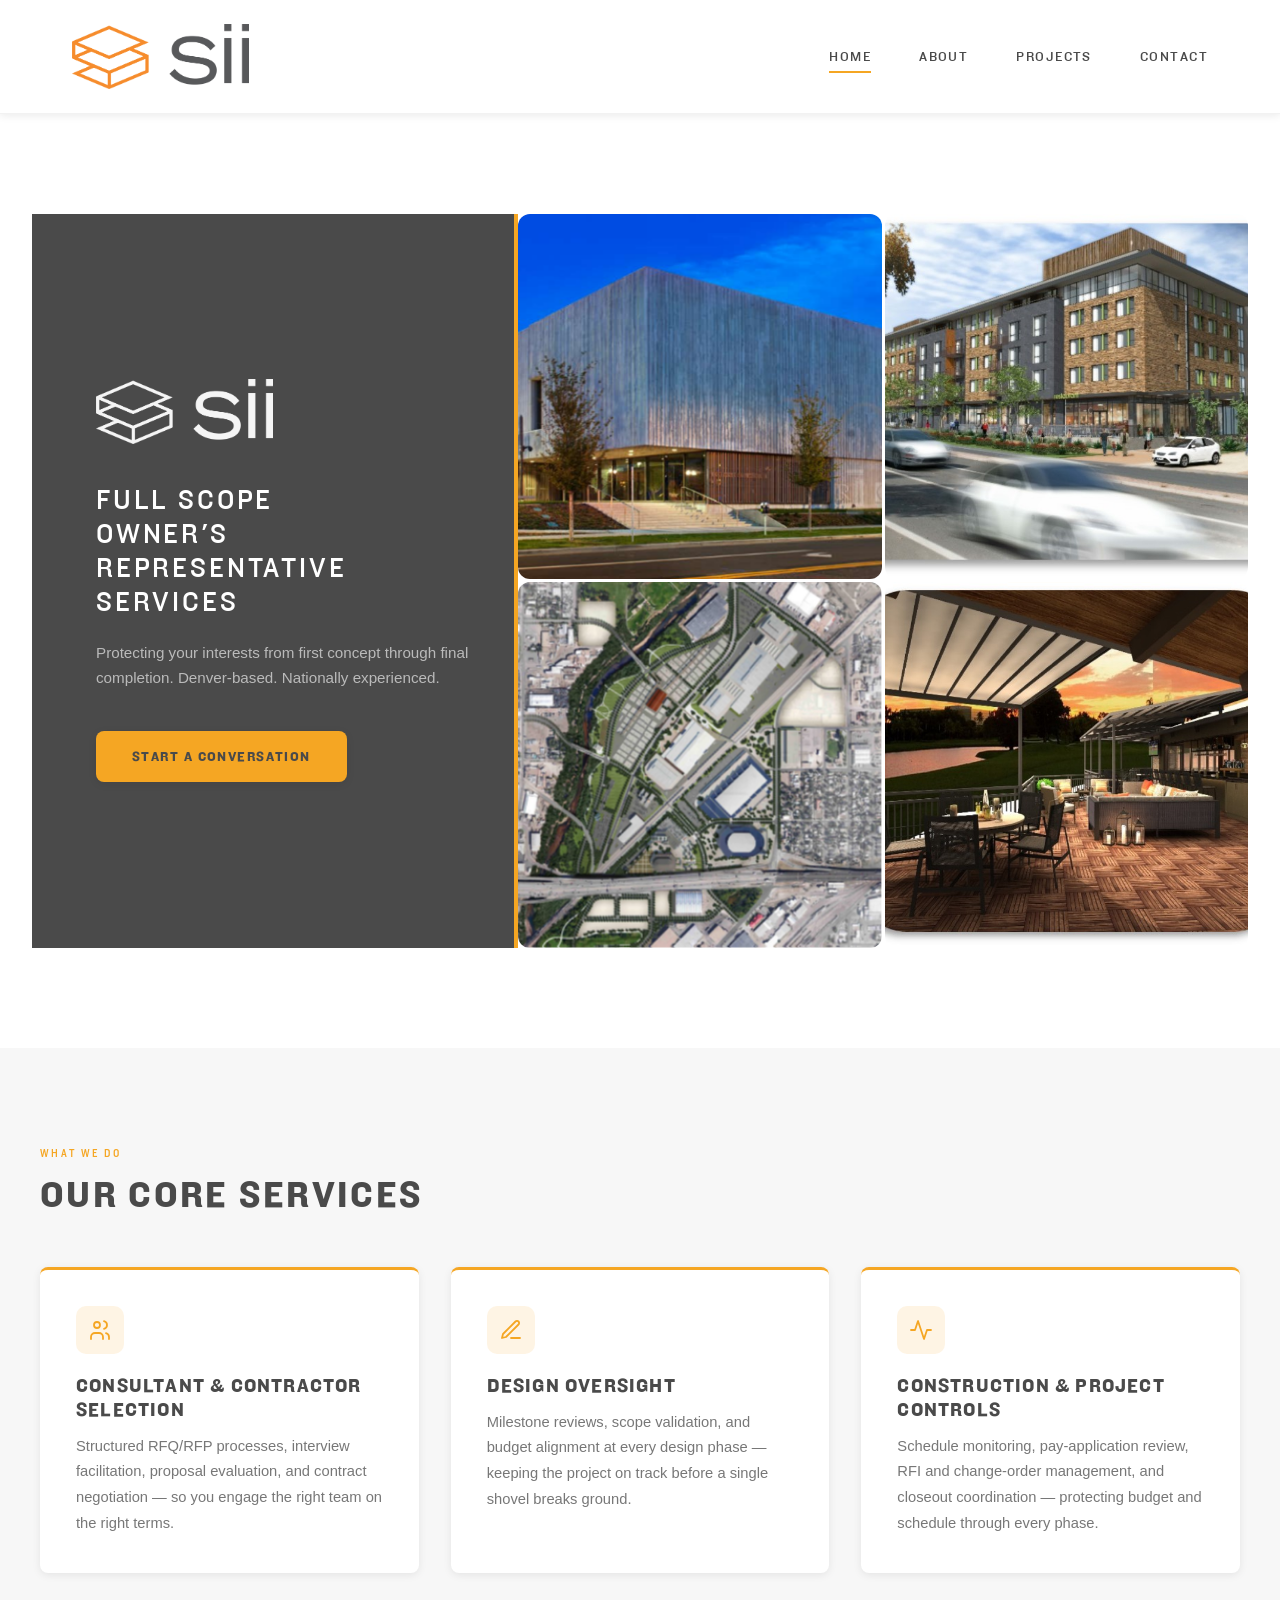
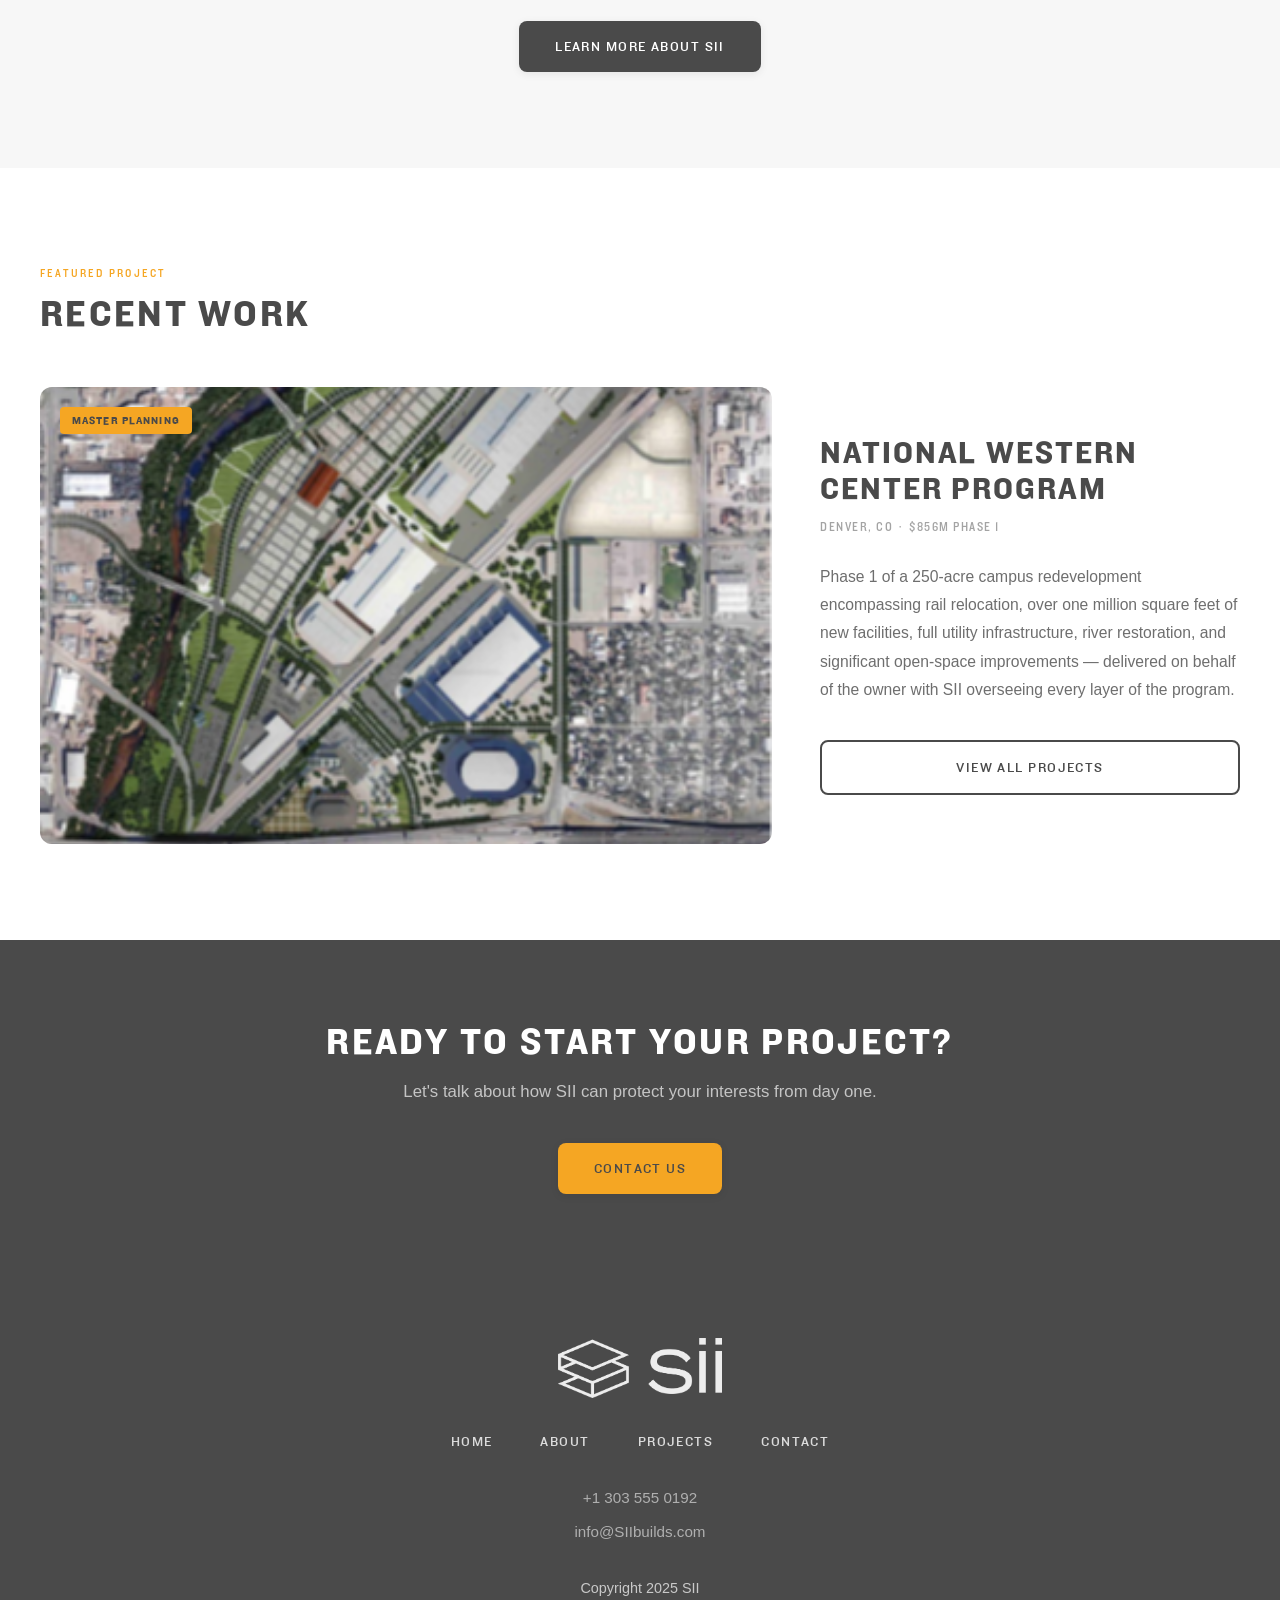
==== commit 5008afad: "fix: QA pass — border-radius fix, apostrophe fix, new CSS classes, Oakwood page - index.html: fix .v" ====
--- a/index.html
+++ b/index.html
@@ -98,7 +98,11 @@
       position: relative;
       overflow: hidden;
       cursor: pointer;
-      border-radius: 0;
+    }
+
+    /* Rounded corners applied via .img-rounded utility class */
+    .v2-grid-cell.img-rounded {
+      border-radius: 12px;
     }
 
     .v2-grid-cell img {
--- a/styles.css
+++ b/styles.css
@@ -185,6 +185,10 @@
   background-color: var(--light);
 }
 
+.full-offwhite {
+  background-color: var(--light);
+}
+
 .full-dark {
   background-color: var(--dark);
   color: var(--white);
@@ -284,6 +288,12 @@
     border-right-width: 400px;
     border-bottom-width: 200px;
   }
+}
+
+/* Content inside diagonal sections — sits above overlays */
+.diagonal-content {
+  position: relative;
+  z-index: 2;
 }
 
 /* ===================================
